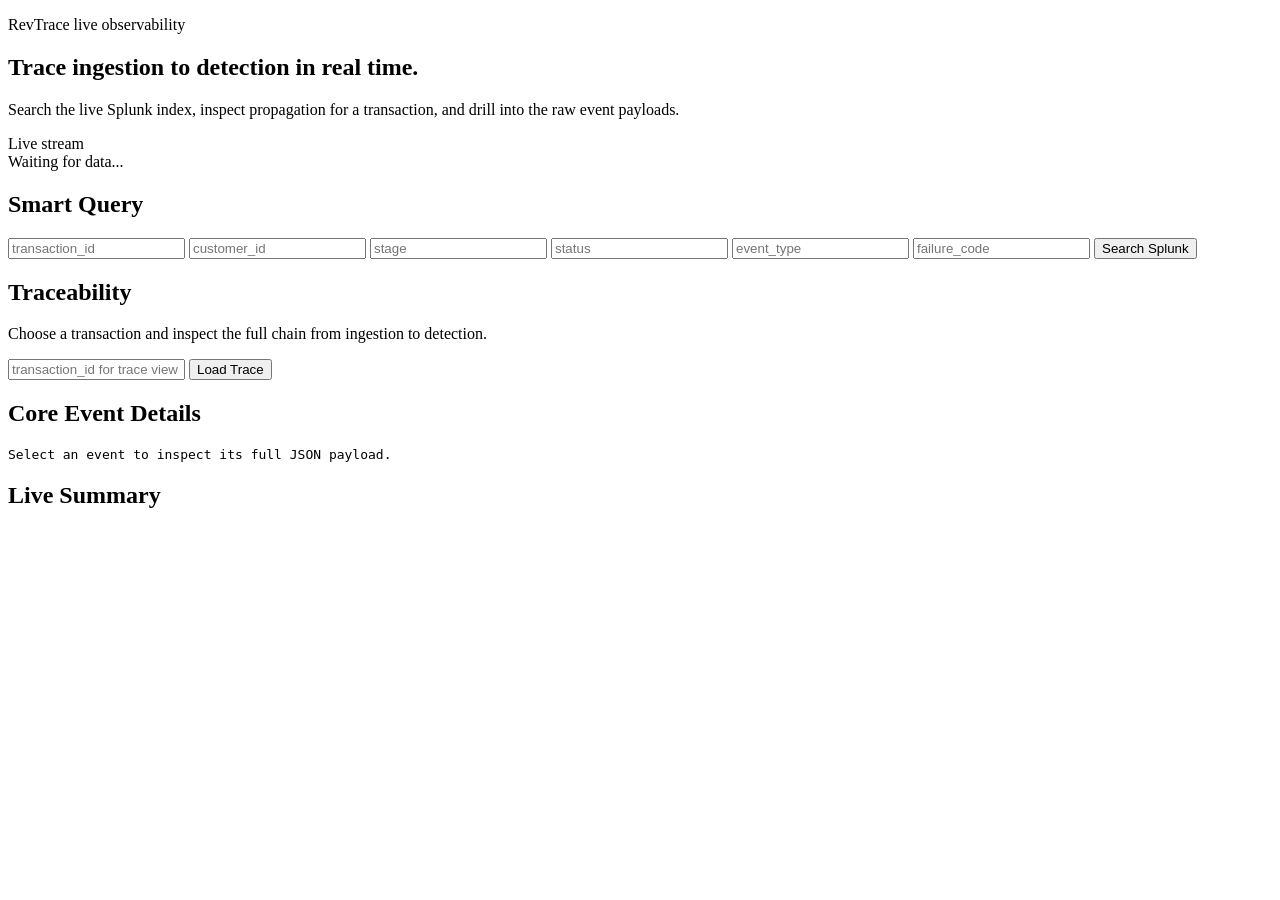
==== dashboard/static/index.html @ c2073413 "detection-layer-v1" ====
<!doctype html>
<html lang="en">
<head>
  <meta charset="utf-8" />
  <meta name="viewport" content="width=device-width, initial-scale=1" />
  <title>RevTrace Dashboard</title>
  <link rel="stylesheet" href="/styles.css" />
</head>
<body>
  <main class="shell">
    <section class="hero">
      <div>
        <p class="eyebrow">RevTrace live observability</p>
        <h1>Trace ingestion to detection in real time.</h1>
        <p class="lede">Search the live Splunk index, inspect propagation for a transaction, and drill into the raw event payloads.</p>
      </div>
      <div class="status-card">
        <div class="status-label">Live stream</div>
        <div id="last-refresh" class="status-value">Waiting for data...</div>
      </div>
    </section>

    <section class="panel grid">
      <div class="card">
        <h2>Smart Query</h2>
        <div class="form">
          <input id="transaction_id" placeholder="transaction_id" />
          <input id="customer_id" placeholder="customer_id" />
          <input id="stage" placeholder="stage" />
          <input id="status" placeholder="status" />
          <input id="event_type" placeholder="event_type" />
          <input id="failure_code" placeholder="failure_code" />
          <button id="search-btn">Search Splunk</button>
        </div>
        <div id="search-results" class="results"></div>
      </div>

      <div class="card">
        <h2>Traceability</h2>
        <p class="subtle">Choose a transaction and inspect the full chain from ingestion to detection.</p>
        <input id="trace-txn" placeholder="transaction_id for trace view" />
        <button id="trace-btn">Load Trace</button>
        <div id="trace-results" class="trace"></div>
      </div>
    </section>

    <section class="panel">
      <div class="card">
        <h2>Core Event Details</h2>
        <pre id="detail-view" class="detail">Select an event to inspect its full JSON payload.</pre>
      </div>
    </section>

    <section class="panel">
      <div class="card">
        <h2>Live Summary</h2>
        <div id="stats" class="stats"></div>
      </div>
    </section>
  </main>
  <script src="/app.js"></script>
</body>
</html>
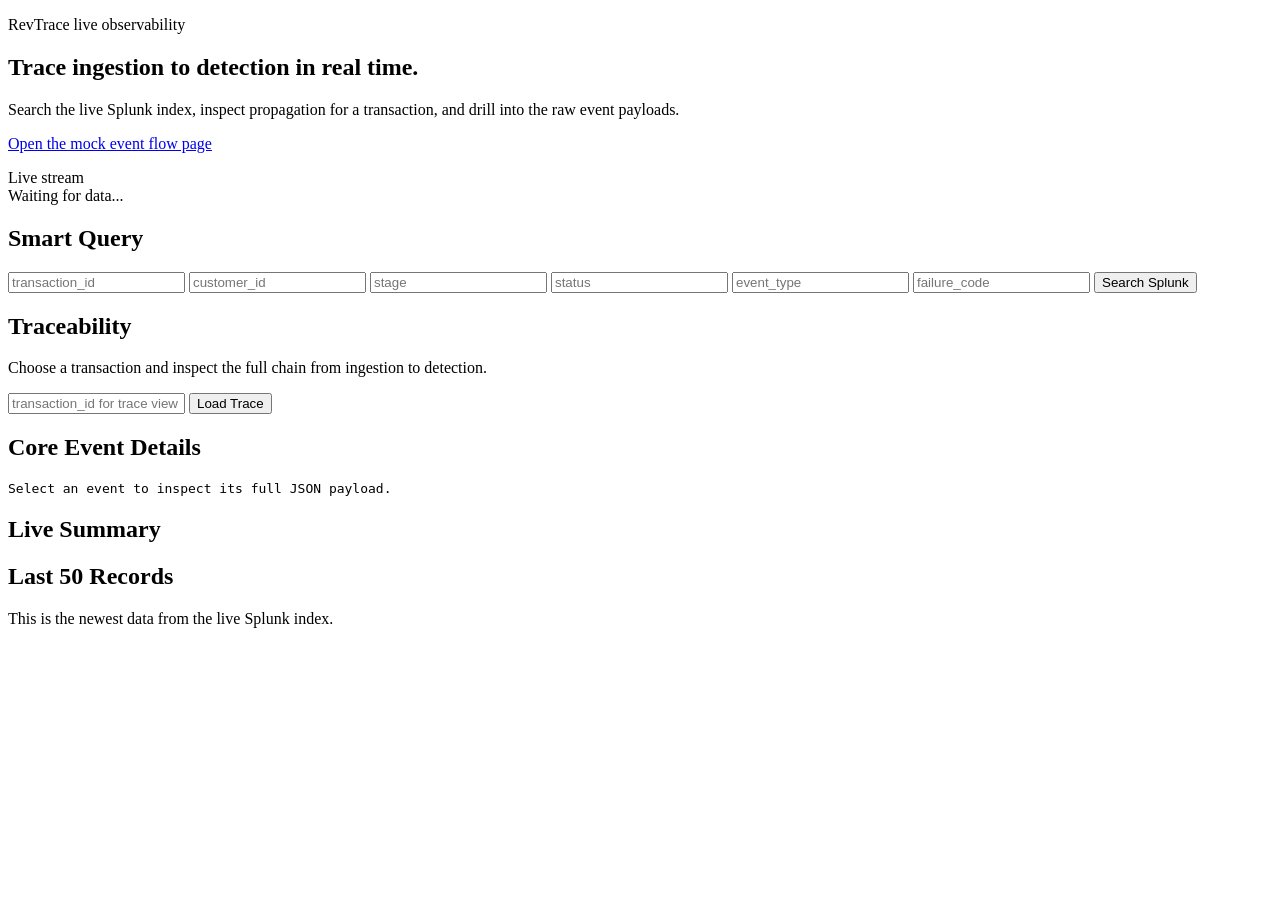
==== commit dd1262a0: "splunk-fwd-bug-fix" ====
--- a/dashboard/static/index.html
+++ b/dashboard/static/index.html
@@ -13,6 +13,7 @@
         <p class="eyebrow">RevTrace live observability</p>
         <h1>Trace ingestion to detection in real time.</h1>
         <p class="lede">Search the live Splunk index, inspect propagation for a transaction, and drill into the raw event payloads.</p>
+        <p><a href="/flow">Open the mock event flow page</a></p>
       </div>
       <div class="status-card">
         <div class="status-label">Live stream</div>
@@ -57,6 +58,14 @@
         <div id="stats" class="stats"></div>
       </div>
     </section>
+
+    <section class="panel">
+      <div class="card">
+        <h2>Last 50 Records</h2>
+        <p class="subtle">This is the newest data from the live Splunk index.</p>
+        <div id="local-records" class="results"></div>
+      </div>
+    </section>
   </main>
   <script src="/app.js"></script>
 </body>
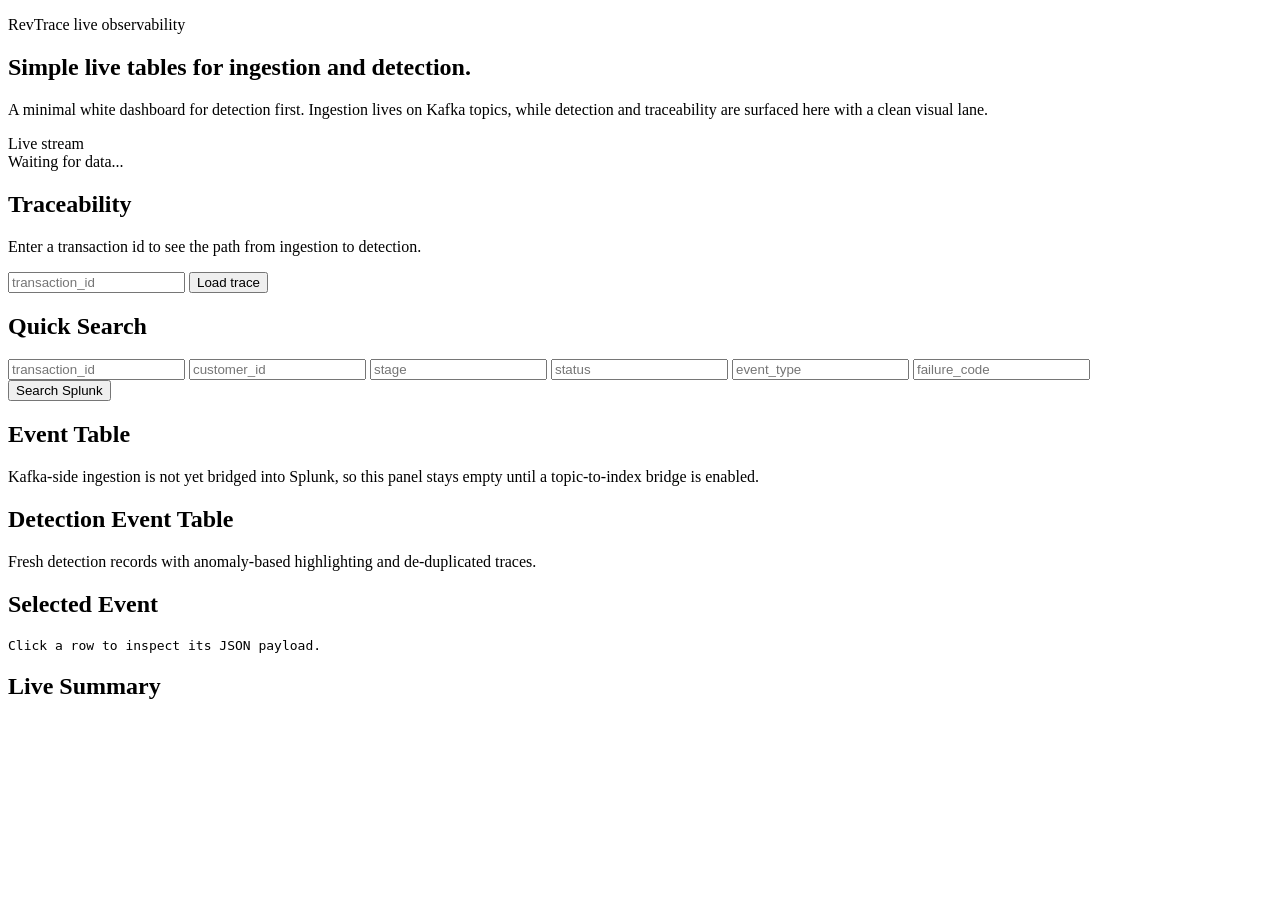
==== commit f3ee9f24: "ci&ui-redsign&kafka-bridge" ====
--- a/dashboard/static/index.html
+++ b/dashboard/static/index.html
@@ -11,9 +11,8 @@
     <section class="hero">
       <div>
         <p class="eyebrow">RevTrace live observability</p>
-        <h1>Trace ingestion to detection in real time.</h1>
-        <p class="lede">Search the live Splunk index, inspect propagation for a transaction, and drill into the raw event payloads.</p>
-        <p><a href="/flow">Open the mock event flow page</a></p>
+        <h1>Simple live tables for ingestion and detection.</h1>
+        <p class="lede">A minimal white dashboard for detection first. Ingestion lives on Kafka topics, while detection and traceability are surfaced here with a clean visual lane.</p>
       </div>
       <div class="status-card">
         <div class="status-label">Live stream</div>
@@ -23,7 +22,17 @@
 
     <section class="panel grid">
       <div class="card">
-        <h2>Smart Query</h2>
+        <h2>Traceability</h2>
+        <p class="subtle">Enter a transaction id to see the path from ingestion to detection.</p>
+        <div class="form single">
+          <input id="trace-txn" placeholder="transaction_id" />
+          <button id="trace-btn">Load trace</button>
+        </div>
+        <div id="trace-results" class="trace-lane"></div>
+      </div>
+
+      <div class="card">
+        <h2>Quick Search</h2>
         <div class="form">
           <input id="transaction_id" placeholder="transaction_id" />
           <input id="customer_id" placeholder="customer_id" />
@@ -31,24 +40,30 @@
           <input id="status" placeholder="status" />
           <input id="event_type" placeholder="event_type" />
           <input id="failure_code" placeholder="failure_code" />
-          <button id="search-btn">Search Splunk</button>
         </div>
+        <button id="search-btn">Search Splunk</button>
         <div id="search-results" class="results"></div>
+      </div>
+    </section>
+
+    <section class="panel grid">
+      <div class="card">
+        <h2>Event Table</h2>
+        <p class="subtle">Kafka-side ingestion is not yet bridged into Splunk, so this panel stays empty until a topic-to-index bridge is enabled.</p>
+        <div id="event-table" class="table-host"></div>
       </div>
 
       <div class="card">
-        <h2>Traceability</h2>
-        <p class="subtle">Choose a transaction and inspect the full chain from ingestion to detection.</p>
-        <input id="trace-txn" placeholder="transaction_id for trace view" />
-        <button id="trace-btn">Load Trace</button>
-        <div id="trace-results" class="trace"></div>
+        <h2>Detection Event Table</h2>
+        <p class="subtle">Fresh detection records with anomaly-based highlighting and de-duplicated traces.</p>
+        <div id="detection-table" class="table-host"></div>
       </div>
     </section>
 
     <section class="panel">
       <div class="card">
-        <h2>Core Event Details</h2>
-        <pre id="detail-view" class="detail">Select an event to inspect its full JSON payload.</pre>
+        <h2>Selected Event</h2>
+        <pre id="detail-view" class="detail">Click a row to inspect its JSON payload.</pre>
       </div>
     </section>
 
@@ -58,14 +73,6 @@
         <div id="stats" class="stats"></div>
       </div>
     </section>
-
-    <section class="panel">
-      <div class="card">
-        <h2>Last 50 Records</h2>
-        <p class="subtle">This is the newest data from the live Splunk index.</p>
-        <div id="local-records" class="results"></div>
-      </div>
-    </section>
   </main>
   <script src="/app.js"></script>
 </body>
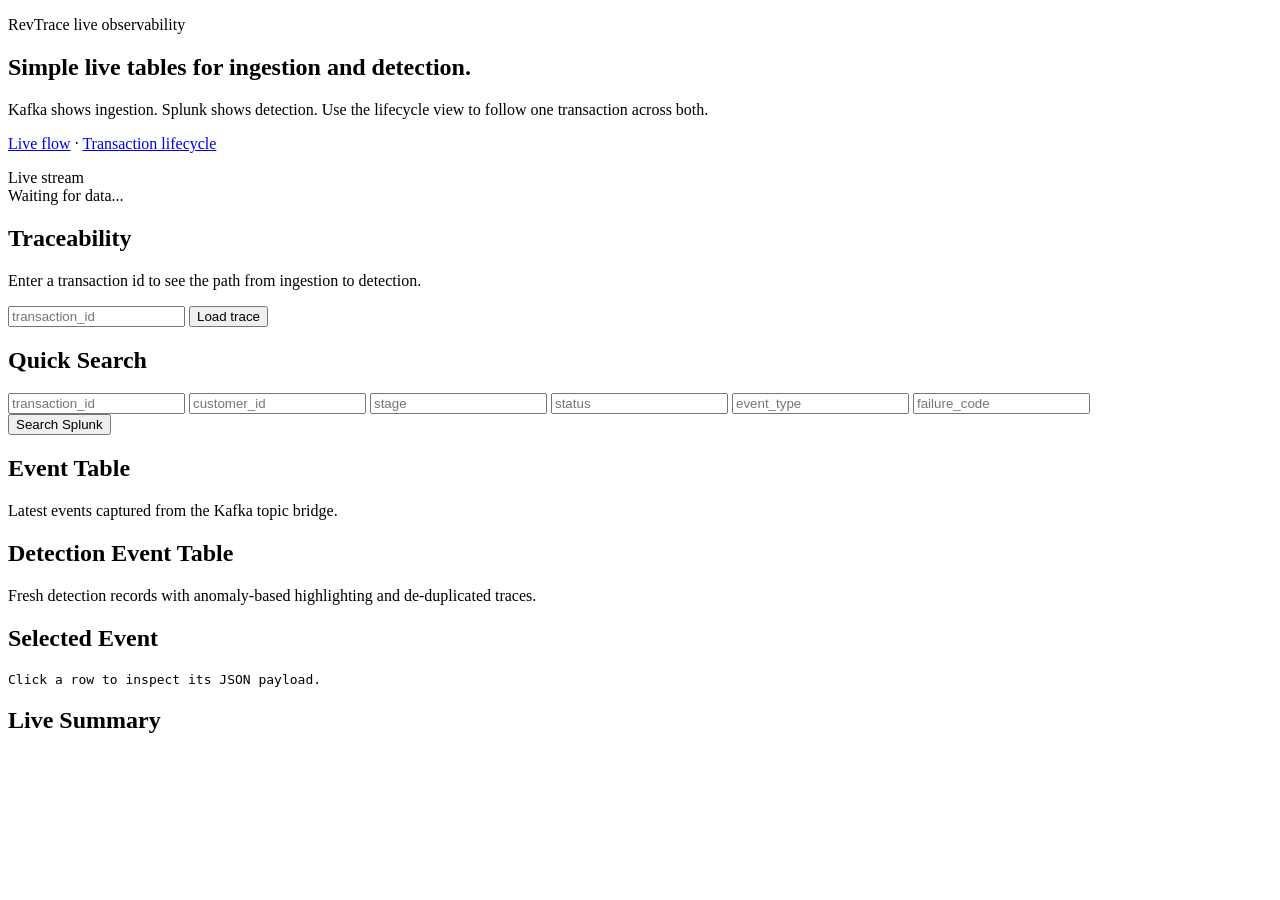
==== commit 10f6aeaa: "detection-rca-fix" ====
--- a/dashboard/static/index.html
+++ b/dashboard/static/index.html
@@ -12,7 +12,8 @@
       <div>
         <p class="eyebrow">RevTrace live observability</p>
         <h1>Simple live tables for ingestion and detection.</h1>
-        <p class="lede">A minimal white dashboard for detection first. Ingestion lives on Kafka topics, while detection and traceability are surfaced here with a clean visual lane.</p>
+        <p class="lede">Kafka shows ingestion. Splunk shows detection. Use the lifecycle view to follow one transaction across both.</p>
+        <p><a href="/flow">Live flow</a> · <a href="/lifecycle">Transaction lifecycle</a></p>
       </div>
       <div class="status-card">
         <div class="status-label">Live stream</div>
@@ -49,7 +50,7 @@
     <section class="panel grid">
       <div class="card">
         <h2>Event Table</h2>
-        <p class="subtle">Kafka-side ingestion is not yet bridged into Splunk, so this panel stays empty until a topic-to-index bridge is enabled.</p>
+        <p class="subtle">Latest events captured from the Kafka topic bridge.</p>
         <div id="event-table" class="table-host"></div>
       </div>
 
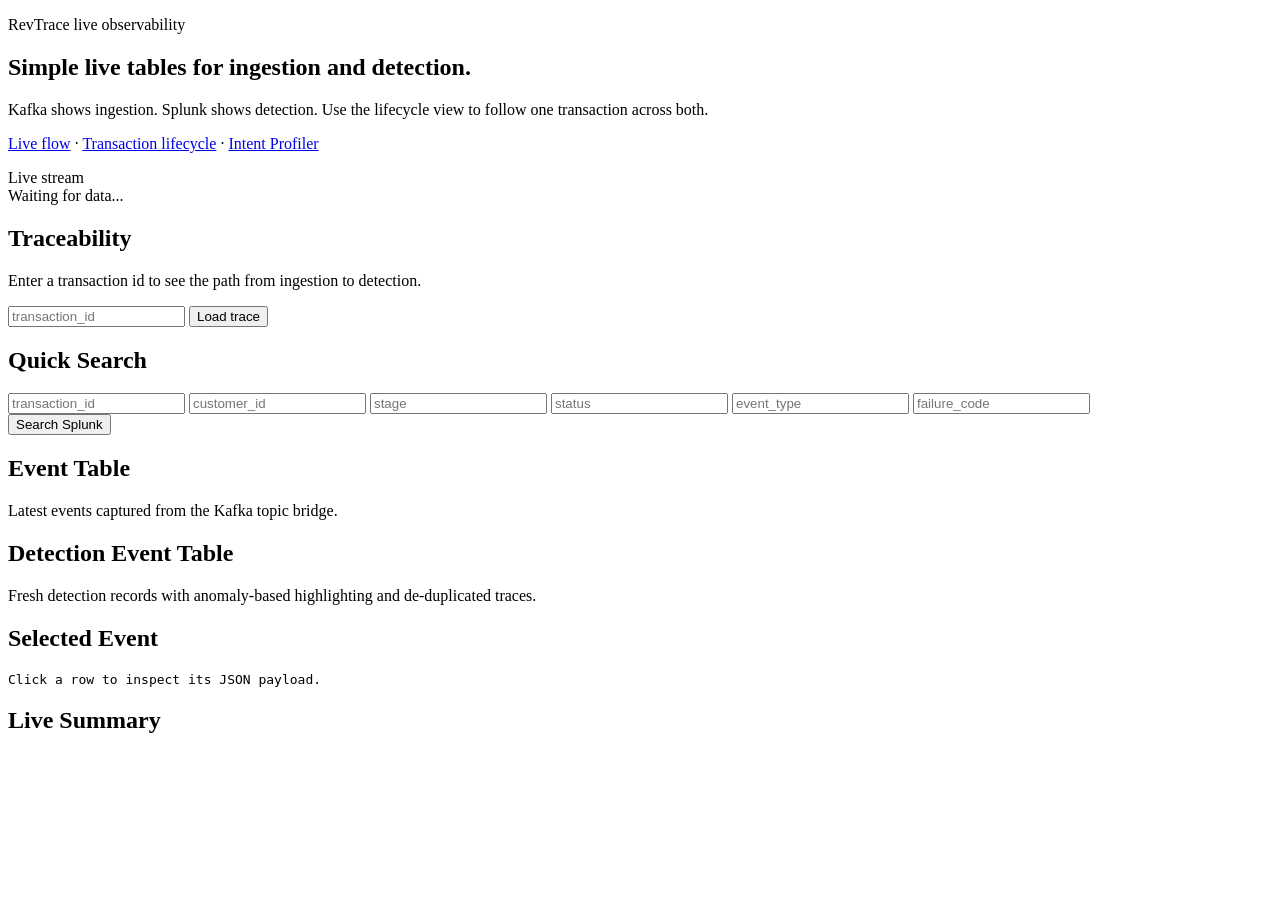
==== commit 23ab9788: "intent&provider agent added" ====
--- a/dashboard/static/index.html
+++ b/dashboard/static/index.html
@@ -13,7 +13,7 @@
         <p class="eyebrow">RevTrace live observability</p>
         <h1>Simple live tables for ingestion and detection.</h1>
         <p class="lede">Kafka shows ingestion. Splunk shows detection. Use the lifecycle view to follow one transaction across both.</p>
-        <p><a href="/flow">Live flow</a> · <a href="/lifecycle">Transaction lifecycle</a></p>
+        <p><a href="/flow">Live flow</a> · <a href="/lifecycle">Transaction lifecycle</a> · <a href="/profile">Intent Profiler</a></p>
       </div>
       <div class="status-card">
         <div class="status-label">Live stream</div>
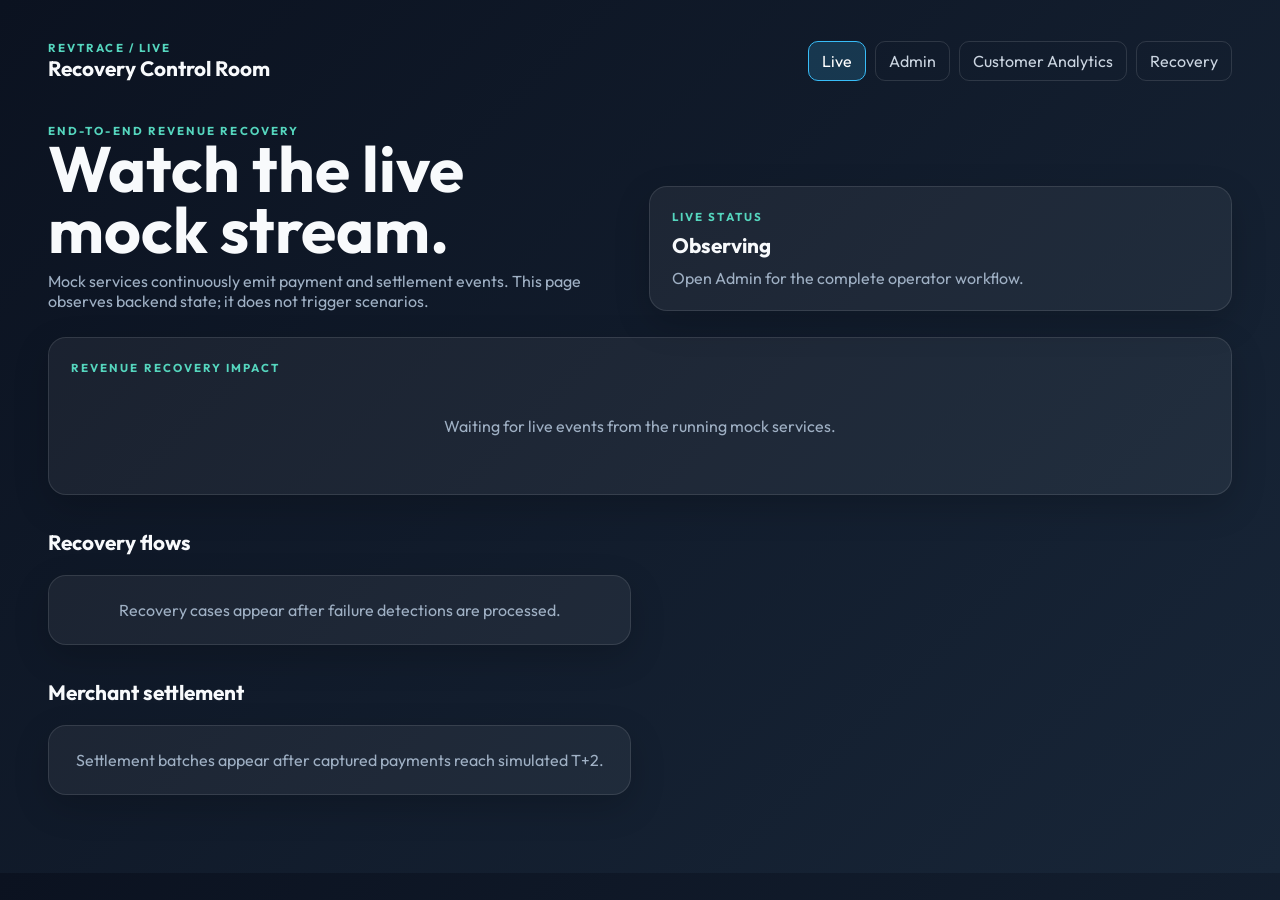
==== commit 36832cf5: "added recovery-executor&integrationtesting" ====
--- a/dashboard/static/index.html
+++ b/dashboard/static/index.html
@@ -1,80 +1,62 @@
 <!doctype html>
 <html lang="en">
 <head>
-  <meta charset="utf-8" />
-  <meta name="viewport" content="width=device-width, initial-scale=1" />
-  <title>RevTrace Dashboard</title>
-  <link rel="stylesheet" href="/styles.css" />
+  <meta charset="utf-8">
+  <meta name="viewport" content="width=device-width, initial-scale=1">
+  <title>RevTrace Recovery Demo</title>
+  <link rel="stylesheet" href="/styles.css">
+  <link rel="preconnect" href="https://fonts.googleapis.com">
+  <link href="https://fonts.googleapis.com/css2?family=Outfit:wght@300;400;600;800&display=swap" rel="stylesheet">
+  <style>
+    body { background: linear-gradient(135deg, #0b1220, #182638); color: #f8fafc; font-family: Outfit, sans-serif; }
+    .shell { max-width: 1440px; padding: 32px 40px 70px; }
+    .topbar, .hero, .impact-grid, .flow-grid, .settlement-grid, .timeline { display: grid; gap: 18px; }
+    .topbar { grid-template-columns: 1fr auto; align-items: center; margin-bottom: 42px; }
+    .nav { display: flex; gap: 9px; flex-wrap: wrap; }
+    .nav a { color: #cbd5e1; text-decoration: none; padding: 9px 13px; border: 1px solid rgba(255,255,255,.12); border-radius: 10px; }
+    .nav a.active { color: #fff; background: rgba(56,189,248,.18); border-color: #38bdf8; }
+    .hero { grid-template-columns: 1fr 1fr; align-items: end; margin-bottom: 26px; }
+    .eyebrow { color: #55d6be; text-transform: uppercase; letter-spacing: .18em; font-size: .72rem; font-weight: 700; }
+    h1, h2, h3, p { margin: 0; } h1 { font-size: clamp(2.3rem, 5vw, 4.6rem); line-height: .96; } h2 { font-size: 1.3rem; }
+    .lede, .small, .status { color: #9fb0c4; margin-top: 10px; }
+    .card { background: rgba(255,255,255,.055); border: 1px solid rgba(255,255,255,.11); border-radius: 18px; padding: 22px; box-shadow: 0 12px 35px rgba(0,0,0,.18); }
+    button { font: inherit; color: #fff; background: #20364b; border: 1px solid rgba(255,255,255,.14); border-radius: 10px; padding: 11px 15px; cursor: pointer; font-weight: 600; }
+    button.primary { background: linear-gradient(90deg, #0ea5a4, #2563eb); border: 0; }
+    .impact-grid { grid-template-columns: repeat(5, 1fr); margin-top: 17px; }
+    .impact, .money { padding: 15px; background: rgba(255,255,255,.045); border-radius: 12px; }
+    .impact strong, .money strong { display: block; font-size: 1.5rem; color: #fff; }
+    .impact span, .money span { color: #9fb0c4; font-size: .7rem; text-transform: uppercase; letter-spacing: .08em; }
+    .money-grid { display: grid; grid-template-columns: repeat(5, 1fr); gap: 12px; margin-top: 12px; }
+    .money { border-left: 3px solid #55d6be; border-radius: 9px; }
+    .flow-grid, .settlement-grid { grid-template-columns: repeat(2, 1fr); margin-top: 20px; }
+    .flow-header { display: flex; justify-content: space-between; gap: 14px; align-items: start; }
+    .badge { display: inline-block; padding: 5px 9px; border-radius: 99px; color: #6ee7b7; background: rgba(16,185,129,.16); font-size: .7rem; font-weight: 700; white-space: nowrap; }
+    .badge.failed { color: #fca5a5; background: rgba(239,68,68,.16); }
+    .decision { margin: 18px 0; padding: 18px; border-radius: 12px; background: rgba(56,189,248,.1); border: 1px solid rgba(56,189,248,.22); }
+    .decision strong { display: block; font-size: 1.45rem; color: #7dd3fc; margin: 5px 0; }
+    .flow-meta, .fact { display: flex; justify-content: space-between; gap: 14px; color: #cbd5e1; flex-wrap: wrap; }
+    .timeline { margin-top: 18px; gap: 9px; }
+    .timeline-item { display: grid; grid-template-columns: 12px 1fr; gap: 10px; align-items: start; color: #cbd5e1; font-size: .88rem; }
+    .timeline-item i { width: 10px; height: 10px; border-radius: 50%; background: #55d6be; margin-top: 5px; }
+    .timeline-item.failed i { background: #fb7185; }
+    .settlement-card { border-top: 3px solid #f59e0b; }
+    .settlement-facts { display: grid; gap: 10px; margin-top: 17px; }
+    .fact { border-bottom: 1px solid rgba(255,255,255,.08); padding-bottom: 8px; }
+    .fact strong { color: #fff; text-align: right; }
+    .message { white-space: pre-wrap; color: #dbeafe; background: rgba(0,0,0,.18); padding: 15px; border-radius: 10px; line-height: 1.5; font-size: .86rem; }
+    .audit { margin-top: 15px; } .audit summary { cursor: pointer; color: #7dd3fc; } .empty { color: #9fb0c4; padding: 24px; text-align: center; } .section-label { margin-top: 34px; }
+    @media (max-width: 1050px) { .impact-grid, .money-grid { grid-template-columns: repeat(3, 1fr); } }
+    @media (max-width: 800px) { .shell { padding: 24px 18px; } .topbar, .hero, .flow-grid, .settlement-grid { grid-template-columns: 1fr; } .impact-grid, .money-grid { grid-template-columns: repeat(2, 1fr); } }
+    @media (max-width: 480px) { .impact-grid, .money-grid { grid-template-columns: 1fr; } }
+  </style>
 </head>
 <body>
-  <main class="shell">
-    <section class="hero">
-      <div>
-        <p class="eyebrow">RevTrace live observability</p>
-        <h1>Simple live tables for ingestion and detection.</h1>
-        <p class="lede">Kafka shows ingestion. Splunk shows detection. Use the lifecycle view to follow one transaction across both.</p>
-        <p><a href="/flow">Live flow</a> · <a href="/lifecycle">Transaction lifecycle</a> · <a href="/profile">Intent Profiler</a></p>
-      </div>
-      <div class="status-card">
-        <div class="status-label">Live stream</div>
-        <div id="last-refresh" class="status-value">Waiting for data...</div>
-      </div>
-    </section>
-
-    <section class="panel grid">
-      <div class="card">
-        <h2>Traceability</h2>
-        <p class="subtle">Enter a transaction id to see the path from ingestion to detection.</p>
-        <div class="form single">
-          <input id="trace-txn" placeholder="transaction_id" />
-          <button id="trace-btn">Load trace</button>
-        </div>
-        <div id="trace-results" class="trace-lane"></div>
-      </div>
-
-      <div class="card">
-        <h2>Quick Search</h2>
-        <div class="form">
-          <input id="transaction_id" placeholder="transaction_id" />
-          <input id="customer_id" placeholder="customer_id" />
-          <input id="stage" placeholder="stage" />
-          <input id="status" placeholder="status" />
-          <input id="event_type" placeholder="event_type" />
-          <input id="failure_code" placeholder="failure_code" />
-        </div>
-        <button id="search-btn">Search Splunk</button>
-        <div id="search-results" class="results"></div>
-      </div>
-    </section>
-
-    <section class="panel grid">
-      <div class="card">
-        <h2>Event Table</h2>
-        <p class="subtle">Latest events captured from the Kafka topic bridge.</p>
-        <div id="event-table" class="table-host"></div>
-      </div>
-
-      <div class="card">
-        <h2>Detection Event Table</h2>
-        <p class="subtle">Fresh detection records with anomaly-based highlighting and de-duplicated traces.</p>
-        <div id="detection-table" class="table-host"></div>
-      </div>
-    </section>
-
-    <section class="panel">
-      <div class="card">
-        <h2>Selected Event</h2>
-        <pre id="detail-view" class="detail">Click a row to inspect its JSON payload.</pre>
-      </div>
-    </section>
-
-    <section class="panel">
-      <div class="card">
-        <h2>Live Summary</h2>
-        <div id="stats" class="stats"></div>
-      </div>
-    </section>
-  </main>
-  <script src="/app.js"></script>
+<main class="shell">
+  <nav class="topbar"><div><div class="eyebrow">RevTrace / Live</div><h2>Recovery Control Room</h2></div><div class="nav"><a class="active" href="/">Live</a><a href="/admin">Admin</a><a href="/profile">Customer Analytics</a><a href="/recovery">Recovery</a></div></nav>
+  <header class="hero"><div><div class="eyebrow">End-to-end revenue recovery</div><h1>Watch the live mock stream.</h1><p class="lede">Mock services continuously emit payment and settlement events. This page observes backend state; it does not trigger scenarios.</p></div><div class="card"><div class="eyebrow">Live status</div><h2 id="demo-status" style="margin-top:8px">Observing</h2><p id="demo-detail" class="small">Open Admin for the complete operator workflow.</p></div></header>
+  <section class="card"><div class="eyebrow">Revenue recovery impact</div><div class="impact-grid" id="impact-cards"><div class="empty" style="grid-column:1/-1">Waiting for live events from the running mock services.</div></div><div class="money-grid" id="money-cards"></div></section>
+  <h2 class="section-label">Recovery flows</h2><section id="flows" class="flow-grid"><div class="card empty">Recovery cases appear after failure detections are processed.</div></section>
+  <h2 class="section-label">Merchant settlement</h2><section id="settlement" class="settlement-grid"><div class="card empty">Settlement batches appear after captured payments reach simulated T+2.</div></section>
+</main><script src="/app.js"></script>
 </body>
 </html>
